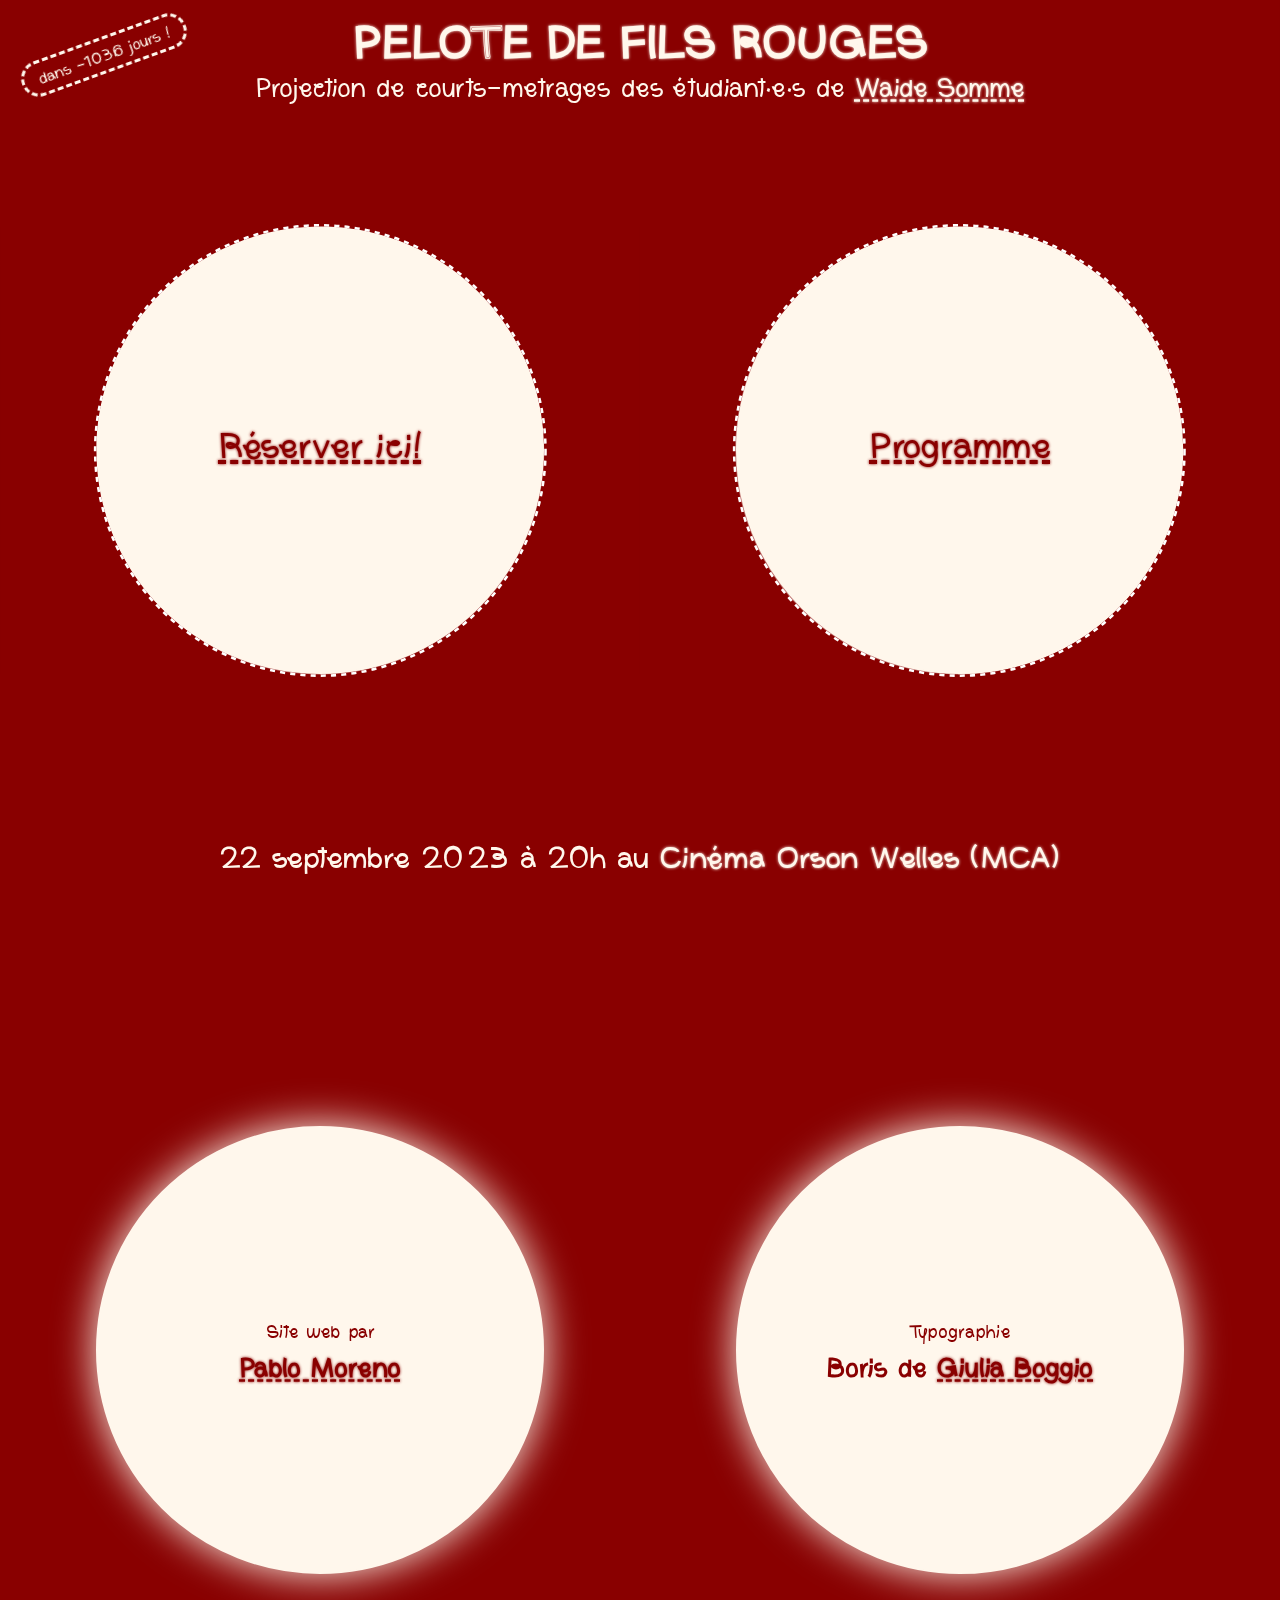
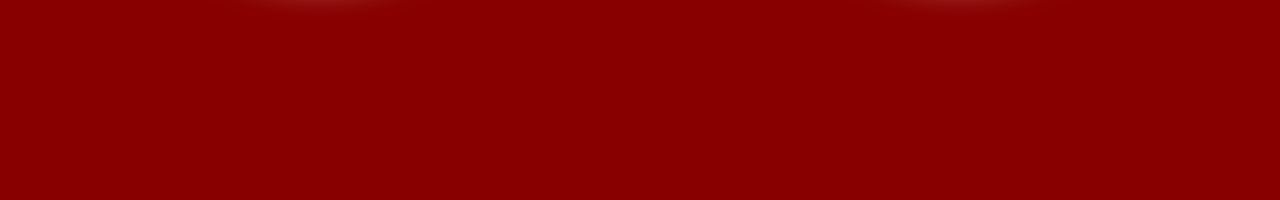
==== index-alt.html @ c59bdcaf "pushh" ====
<!DOCTYPE html>
<html lang="en">

<head>
    <meta charset="UTF-8">
    <meta http-equiv="X-UA-Compatible" content="IE=edge">
    <meta name="viewport" content="width=device-width, initial-scale=1.0">

    <title>Pelote de Fils Rouges</title>
    <meta name="title" content="Pelote de Fils Rouges">
    <meta name="description"
        content="Projection de courts-metrages des étudiant·e·s de Waide Somme le 22/09/23 à la MCA d'Amiens.">
    <meta name="author" content="Pablo Moreno">
    <link rel="canonical" href="https://fils-rouges.online">

    <link rel="apple-touch-icon" sizes="180x180" href="/apple-touch-icon.png">
    <link rel="icon" type="image/png" sizes="32x32" href="/favicon-32x32.png">
    <link rel="icon" type="image/png" sizes="16x16" href="/favicon-16x16.png">
    <link rel="manifest" href="/site.webmanifest">
    <link rel="mask-icon" href="/safari-pinned-tab.svg" color="#5bbad5">
    <meta name="msapplication-TileColor" content="#da532c">
    <meta name="theme-color" content="#ffffff">

    <link rel="stylesheet" href="assets/css/normalize.css">
    <link rel="stylesheet" href="assets/css/style.css">

    <script data-goatcounter="https://fils-rouges.goatcounter.com/count" async src="//gc.zgo.at/count.js"></script>

    <style>

        :root{
                --color-primary: #890000  !important;
        }

        .box {
    background-image: url(assets/b35.svg) !important;

}
    </style>
</head>

<body>

    <div class="box overlayg"></div>
    <div class="box overlayd"></div>
    <div class="line one"></div>
    <div class="line two"></div>

    <span class="moovingBorder" id="demo">dans <span id="count"></span> jours !</span>

    <a class="close">❡</a>

    <div class="infoRotation">
        <span>Pour voir les informations</span>
        <img src="assets/rotateBROW.png">
    </div>

    <div class="programme">
        <h1 id="titreProg"><a>Pelote de fils rouges</a></h1>
        <span>Programme de la séance</span>
        <div class="table"></div>
    </div>

    <div class="topHead">
        <h1><a href="#top">Pelote de fils rouges</a></h1>
        <span>Projection de courts-metrages des étudiant·e·s de <a href="https://waide-somme.fr" target="_blank">Waide Somme</a></span>
    </div>

    <h2>22 septembre 2023 à 20h au <a href="https://goo.gl/maps/FtnqiNvVgiZJjsDT9" target="_blank">Cinéma Orson Welles (MCA)</a>
    </h2>

    <div class="block big" style="font-size: 3vw;">
        <div class="cote gauche">
            <a id="rsvp" href="https://www.eventbrite.fr/e/billets-carte-blanche-waide-somme-713005728327"
                target="_blank">Réserver ici!</a>
        </div>

        <div class="cote droite">
            <a id="prog">Programme</a>
            <p class="progInfo">
                <span>Pour voir le programme de la séance 
                <img src="assets/rotateBROW.png">
            </p>
        </div>
    </div>

    <div class="inside"></div>

    <div class="block final">

        <div class="cote gauche">
            <p>Site web par</p>
            <h4><a href="https://pablo.energy/" target="_blank">Pablo Moreno</a></h4>

        </div>
        <div class="cote droite ">
            <p>Typographie</p>
            <h4>Boris de <a href="https://giuliaboggio.xyz/" target="_blank">Giulia Boggio</a></h4>
        </div>

    </div>


    <script id="script" src="assets/js/script.js"></script>
    <script id="script" src="assets/js/import.js"></script>
    <script id="script" src="assets/js/mobile-height.js"></script>

</body>

</html>
---- assets/css/style.css ----
@font-face {
    font-family: 'boris';
    src: url('../fonts/boris-webfont.woff2') format('woff2'),
        url('../fonts/boris-webfont.woff') format('woff');
    font-weight: normal;
    font-style: normal;

}

:root {
    --spacing-l: 30px;
    --spacing-m: 20px;
    --spacing-s: 10px;

    /* --color-primary: #890000; */
    --color-primary: #E6351E;
    --color-secondary: #fff7ec;

    --radius-soft: 10px;
    --radius-hard: 20px;

    --font-super: 4rem;
    --font-big: 1.7rem;
    --font-normal: 1.5rem;
    --font-small: 1.2rem;

}

html,
body,
div,
p {
    margin: 0;
    padding: 0;
    border: 0;
    outline: 0;
    vertical-align: baseline;
    /* scrollbar-width: none; */
    color: var(--color-primary);
}

body {
    background-color: var(--color-primary);
    overflow: hidden;
}

body::-webkit-scrollbar {
    /* display: none; */
}

html {
    text-rendering: optimizeLegibility;
    scroll-behavior: smooth;
    height: 100%;
    width: 100%;
    overflow: scroll;
    overflow-x: hidden;
    font-family: 'boris', Arial, Helvetica, sans-serif;
}

* {
    -webkit-box-sizing: border-box;
    box-sizing: border-box;
}

a {
    text-decoration: underline;
    color: inherit;
    display: inline;
    -webkit-text-decoration-style: dashed;
    text-decoration-style: dashed;
}

a:hover {
    color: inherit;
    -webkit-animation: clignottement .1s infinite linear;
    animation: clignottement .1s infinite linear;
    cursor: pointer;
}

p {
    text-align: center;
    width: 90%;
    font-size: 1.2rem;
    line-height: 1.2;
    margin: 8px 0 20px 0;
}


@-webkit-keyframes clignottement {
    0% {
        color: var(--color-primary);
    }

    100% {
        color: var(--color-secondary);
    }
}

@keyframes clignottement {
    0% {
        color: var(--color-primary);
    }

    100% {
        color: var(--color-secondary);
    }
}


/* TITRES */
h1 {
    text-transform: uppercase;
    color: var(--color-secondary);
    text-decoration: none;
    margin: 0 auto 0 auto;
    width: 90%;

    font-size: 3rem;
    text-shadow: 0 0 3px var(--color-secondary);
}

h1>a,
h2>a {
    text-decoration: none;
    text-shadow: 0 0 3px var(--color-secondary);
}

h2 {
    position: fixed;
    width: 100%;
    text-align: center;
    margin: 0;
    bottom: var(--spacing-m);
    font-weight: 100;
    text-decoration: none;
    color: var(--color-secondary);
    z-index: 3;

    font-size: 2rem;
}

h3 {
    margin: 0;
    text-align: center;
    /* text-transform: uppercase; */
    font-size: 1.7rem;
}


h4 {
    margin: 0;
    text-align: center;
    font-size: 1.7rem;
}

.programme h1 {
    width: 90%;
    text-align: center;
    margin: var(--spacing-m) auto 0px auto;
}

.topHead {
    position: fixed;
    width: 100%;
    text-align: center;
    margin: auto;
    top: var(--spacing-m);
    color: var(--color-secondary);
    text-decoration: none;
    z-index: 3;

    font-size: 1.7rem;
    text-shadow: 0 0 3px var(--color-primary);
    display: flex;
    flex-direction: column;
}

.topHead a {
    text-shadow: 0 0 3px var(--color-secondary);
}

#demo {
    position: fixed;
    top: 30px;
    left: 20px;
    font-size: 1rem;
    /* border: 2px dashed var(--color-secondary); */
    border-radius: 999px;
    padding: 8px 14px 4px 14px;
    margin: 10px auto;
    text-transform: lowercase !important;
    width: fit-content;
    color: var(--color-secondary);
    z-index: 99;
    transform: rotate(-20deg);
}

.moovingBorder, .TRUE {
    outline: 3px dashed var(--color-secondary);
    box-shadow: 0 0 0 3px var(--color-primary);
    animation: 1s animateBorder infinite;
}

@keyframes animateBorder {
    to {
        outline-color: var(--color-primary);
        box-shadow: 0 0 0 3px var(--color-secondary);
    }
}

/* MISCELANIOUS */
.programme {
    z-index: 998;
    position: fixed;
    background-color: #890000;
    width: 100vw;
    height: 100vh;
    padding: 0 0 50px 0;
    box-sizing: border-box;
    border: none;
    color: var(--color-secondary);
    display: grid;
    font-size: 1.7rem;
    line-height: 1.2;
    overflow: scroll;
    text-align: center;

    display: none;
    overscroll-behavior: contain;

}

.infoRotation,
.progInfo {
    display: none;
}

.close {
    background-color: var(--color-secondary);
    color: var(--color-primary);
    text-shadow: 0 0 3px var(--color-primary);
    height: 60px;
    width: fit-content;
    display: flex;
    align-content: center;
    align-items: center;
    justify-content: center;
    border-radius: 999px;
    position: fixed;
    top: 20px;
    right: 20px;
    aspect-ratio: 1;
    transform: rotate(10deg);
    box-shadow: 0 0 30px var(--color-secondary);
    text-decoration: none;
    font-size: 2.2rem;
    z-index: 999;

    opacity: 0;
    transition: all .5s ease-in-out;
}

.table {
    width: 80%;
    margin: auto;
}

.TRUE {
    width: fit-content;
    border-radius: 999px;
    margin: 5vw 0 3vw 0;
    text-shadow: none !important;
    border-bottom: none !important;
}

.TRUE:hover {
    animation: none;
    cursor: default;
}

.TRUE span:nth-child(2),
.TRUE span:nth-child(3) {
    display: none;
}

.table>a {
    display: grid;
    grid-template-columns: auto auto;
    border-bottom: 2px dashed var(--color-secondary);
    color: var(--color-secondary);
    padding: 12px 20px 10px 20px;
    justify-content: space-between;
    /*! text-align: left; */
    text-decoration: none;
    text-shadow: 0 0 3px var(--color-secondary);

}

.infos {
    display: grid;
    color: var(--color-secondary);
    text-align: left;
    grid-template-columns: auto auto;
    justify-content: space-between;
    padding: 0 10px 0 10px;
}


.big a,
.final a {
    text-shadow: 0 0 3px var(--color-primary);
}

small {
    /*! margin: 5px 0 var(--spacing-s) 0; */
    /* border: 1px dashed var(--color-primary); */
    border-radius: 999px;
    padding: 8px 10px 5px 10px;
    opacity: 1;
    text-align: center;
    max-width: 400px;

    font-size: 1rem;
}

.lien {
    margin-top: 5px;
    border: 1px dashed var(--color-primary);
    border-radius: 999px;
    padding: 5px 10px 4px 10px;
    text-decoration: none;
    display: none;
}

.lien:hover {
    background-color: var(--color-primary);
    color: var(--color-secondary);

}

.gauche img {
    width: 100%;
    border-radius: 50%;
    height: 100%;
    -o-object-fit: cover;
    object-fit: cover;
}

.filtre-nb {
    filter: grayscale(100%) sepia(100%) hue-rotate(300deg);
}

.center {
    text-align: center;
}

.mood {
    height: 15px;
    width: 15px;
    background-color: grey;
    border-radius: 50%;
}

.final p {
    margin-bottom: var(--spacing-s) !important;
}


/* OVERLAYS */
.box {
    margin: auto;
    position: fixed;
    width: 50vw;
    height: calc(var(--vh, 1vh) * 100);
    display: -webkit-box;
    display: -ms-flexbox;
    display: flex;
    background-color: transparent;
    -webkit-box-align: center;
    -ms-flex-align: center;
    align-items: center;
    pointer-events: none;

    background-image: url(../r35.svg);
    background-position: center;
    background-size: cover;

    z-index: 2;

}

.hide {
    display: none;
}

.show {
    display: block !important;
}

.overlayd {
    right: 0;
    width: calc(50vw + 1px);
}

.overlayg {
    left: 0;
    width: calc(50vw + 1px);
}



/* BLOCKS */

.block {
    display: -webkit-box;
    display: -ms-flexbox;
    display: flex;
    height: calc(var(--vh, 1vh) * 100);
    width: 100vw;

    -ms-flex-line-pack: center;

    align-content: center;

    -ms-flex-pack: distribute;

    justify-content: space-around;
    -webkit-box-align: center;
    -ms-flex-align: center;
    align-items: center;

    z-index: 1;
    position: relative;
    /*! text-shadow: 0 0 1px red; */
}

.cote {
    height: 35vw;
    width: 35vw;
    display: -webkit-box;
    display: -ms-flexbox;
    display: flex;
    -webkit-box-orient: vertical;
    -webkit-box-direction: normal;
    -ms-flex-direction: column;
    flex-direction: column;
    -webkit-box-align: center;
    -ms-flex-align: center;
    align-items: center;
    -webkit-box-pack: center;
    -ms-flex-pack: center;
    justify-content: center;
    border-radius: 50%;
    background-color: var(--color-secondary);
    border: 2px solid var(--color-secondary);
    -webkit-box-shadow: 0 0px 40px hsla(0, 0%, 0%, 0.1);
    box-shadow: 0 0px 40px var(--color-secondary);

    /*! text-shadow: 0 0 3px var(--color-secondary); */
    /*! filter: blur(0px); */
}

.big .gauche {
    padding: 20px;
}

.droite {
    padding: 20px;
}

.turn {
    -webkit-animation: tourning 4s linear infinite;
    animation: tourning 4s linear infinite;
}

@-webkit-keyframes tourning {
    0% {
        -webkit-transform: rotate(0);
        transform: rotate(0);
    }

    100% {
        -webkit-transform: rotate(360deg);
        transform: rotate(360deg);
    }
}

@keyframes tourning {
    0% {
        -webkit-transform: rotate(0);
        transform: rotate(0);
    }

    100% {
        -webkit-transform: rotate(360deg);
        transform: rotate(360deg);
    }
}


/* LIGNES */

.line {
    position: fixed;
    z-index: 0;
    height: calc(var(--vh, 1vh) * 100);
    width: 2px;
    top: 0;
    /* background-color: var(--color-secondary); */
    border: 1.5px dashed var(--color-secondary);

    /* display: none; */
}

.one {
    top: 0;
    left: 25vw;
}

.two {
    top: 0;
    right: 25vw;
}

.three {
    height: 2px;
    width: 100vw;
    top: calc(var(--vh, 1vh) * 50);
    left: 0;
}


@media screen and (max-width: 750px) and (orientation:portrait) {
    .infos {
        grid-template-columns: auto !important
    }
}

@media screen and (max-width: 950px) and (orientation:portrait) {
    .programme {
        display: block !important;
        font-size: 1.4rem;
    }

    .table {
        width: 90%;
    }

    .infoRotation {
        display: flex;
        position: fixed;
        bottom: 15px;
        left: 50vw;
        color: var(--color-primary);
        transform: translateX(-50%);
        align-items: center;
        background-color: var(--color-secondary);
        border-radius: 999px;
        text-align: center;
        justify-content: center;
        padding: 8px 15px 5px 15px;
        z-index: 999;
    }

    .infoRotation span {
        width: max-content;
        margin-right: 10px;
        line-height: 1;
    }

    .infoRotation img {
        width: 25px;
    }


    .close {
        display: none !important;
    }
}

@media screen and (max-width: 950px) and (orientation:landscape) {

    .topHead {
        top: var(--spacing-s) !important;
    }

    .topHead span {
        font-size: 1rem;
    }

    h1 {
        font-size: 1.7rem;
    }

    h2 {
        bottom: var(--spacing-s) !important;
        font-size: 1.4rem;
    }

    .programme {
        display: none;
    }

    #demo {
        top: 15px;
        left: 10px;
        font-size: 0.7rem;
    }

    .close {
        display: none !important;
    }

    #prog {
        display: none !important;
    }

    .progInfo {
        display: block !important;
    }

    .progInfo img {
        width: 20px;
    }

    .block {
        /* margin-bottom: 50px; */
    }
}
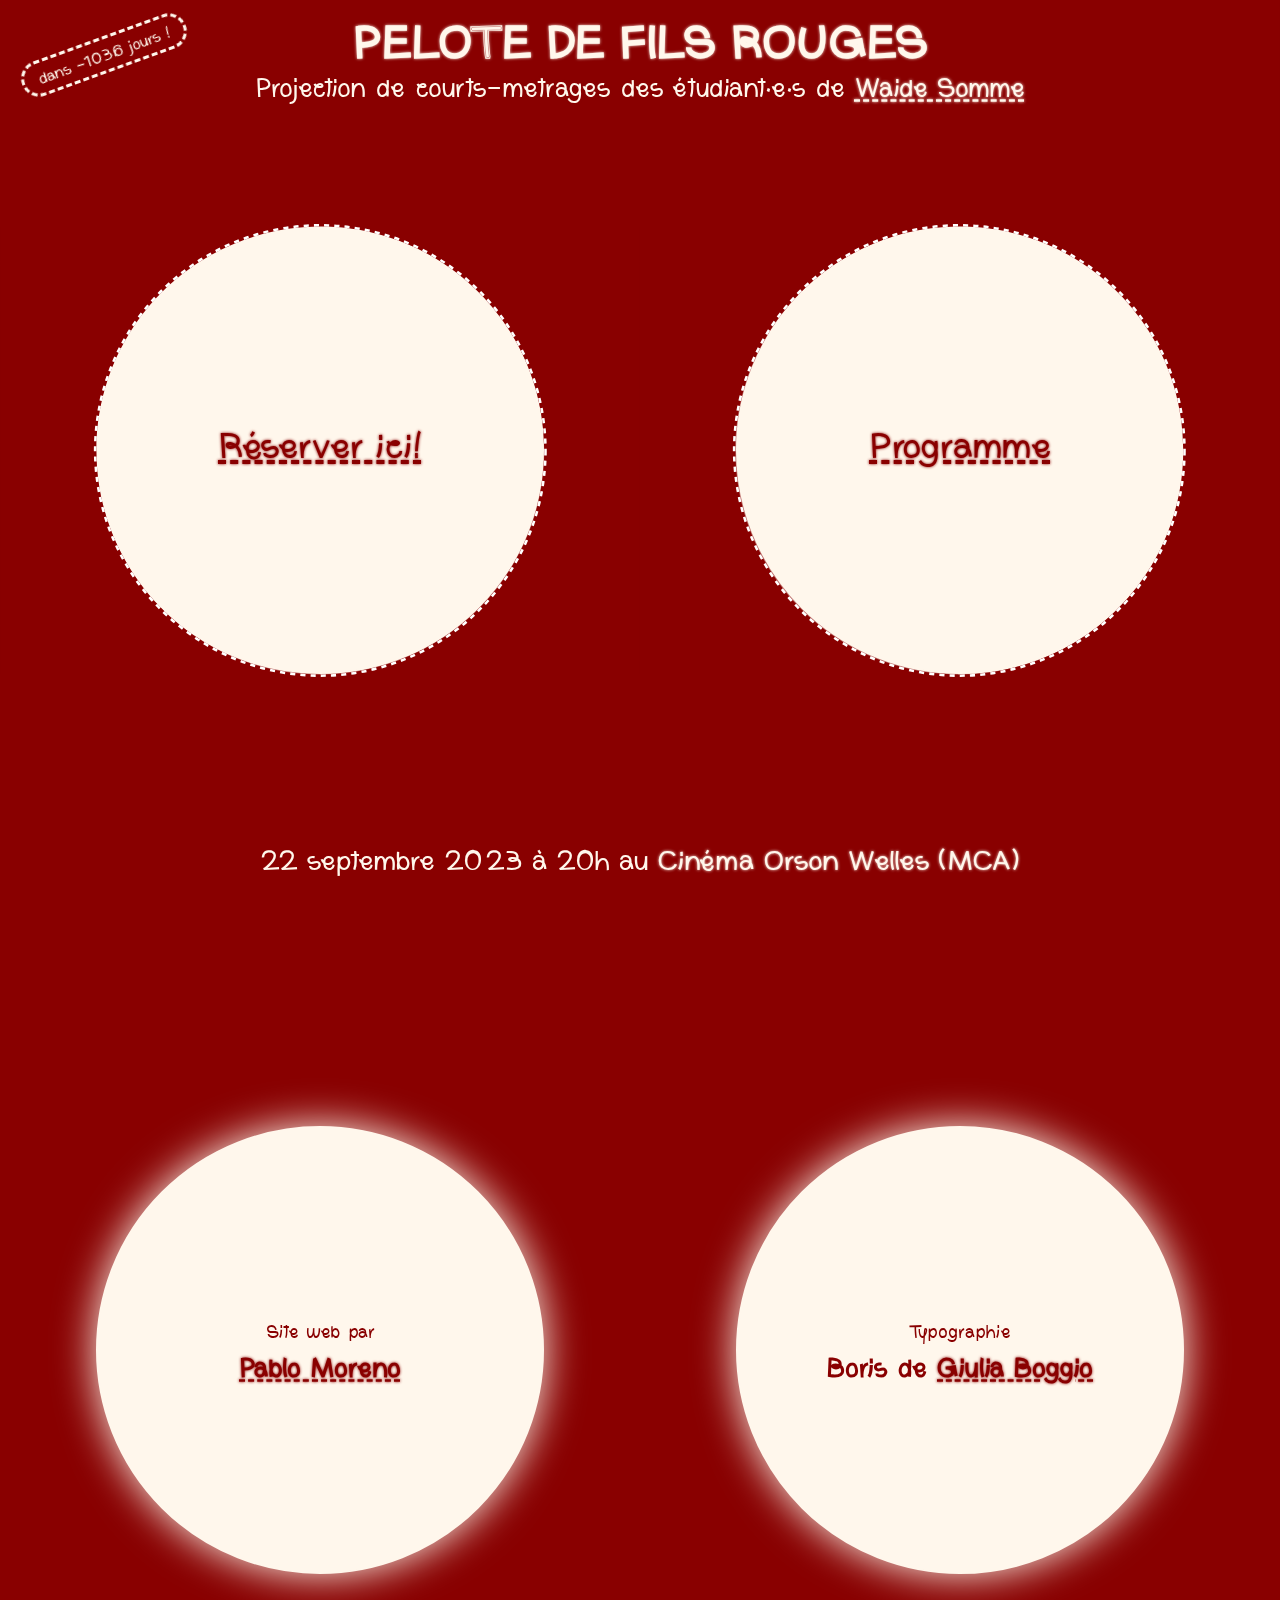
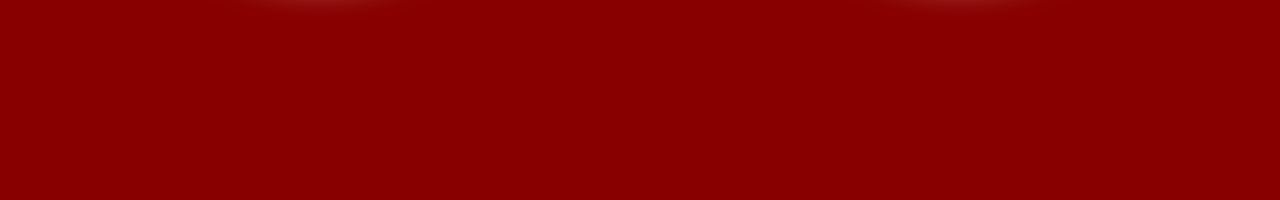
==== commit 8dc70beb: "problems" ====
--- a/index-alt.html
+++ b/index-alt.html
@@ -102,7 +102,7 @@
 
 
     <script id="script" src="assets/js/script.js"></script>
-    <script id="script" src="assets/js/import.js"></script>
+    <script id="script" src="assets/js/import.js" crossorigin="anonymous"></script>
     <script id="script" src="assets/js/mobile-height.js"></script>
 
 </body>
--- a/assets/css/style.css
+++ b/assets/css/style.css
@@ -137,7 +137,7 @@
     color: var(--color-secondary);
     z-index: 3;
 
-    font-size: 2rem;
+    font-size: 1.8rem;
 }
 
 h3 {
@@ -213,7 +213,7 @@
 .programme {
     z-index: 998;
     position: fixed;
-    background-color: #890000;
+    background-color: var(--color-primary);
     width: 100vw;
     height: 100vh;
     padding: 0 0 50px 0;
@@ -285,17 +285,24 @@
 }
 
 .table>a {
-    display: grid;
-    grid-template-columns: auto auto;
+    display: flex;
     border-bottom: 2px dashed var(--color-secondary);
     color: var(--color-secondary);
     padding: 12px 20px 10px 20px;
     justify-content: space-between;
-    /*! text-align: left; */
     text-decoration: none;
     text-shadow: 0 0 3px var(--color-secondary);
-
-}
+}
+
+.table span:nth-last-child(even){
+    text-align: left;
+}
+
+.table span:nth-last-child(odd){
+    text-align: right;
+    max-width: 70%;
+}
+
 
 .infos {
     display: grid;
